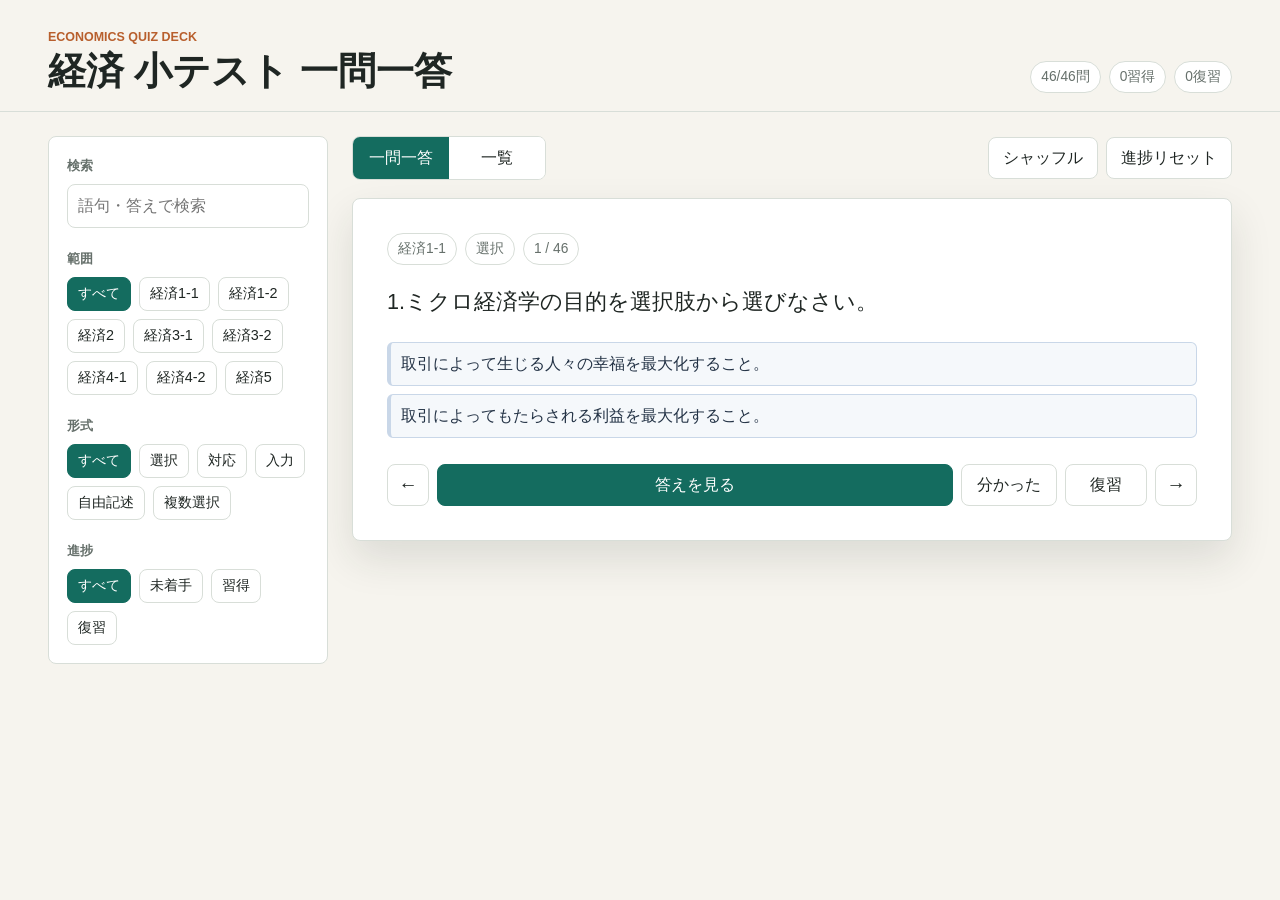
==== keizai-quiz-mobile.html @ 9337cf5d "Add economics quiz PWA" ====
<!doctype html>
<html lang="ja">
  <head>
    <meta charset="utf-8">
    <meta name="viewport" content="width=device-width, initial-scale=1">
    <title>経済 小テスト 一問一答</title>
    <style>
:root {
  color-scheme: light;
  --bg: #f6f4ee;
  --surface: #ffffff;
  --surface-2: #edf5f1;
  --ink: #1f2623;
  --muted: #66706b;
  --line: #d8ded8;
  --accent: #146c5f;
  --accent-2: #b85f2d;
  --accent-3: #2e5d92;
  --shadow: 0 18px 42px rgba(31, 38, 35, 0.12);
}

* {
  box-sizing: border-box;
}

body {
  margin: 0;
  min-height: 100vh;
  background: var(--bg);
  color: var(--ink);
  font-family: -apple-system, BlinkMacSystemFont, "Hiragino Sans", "Yu Gothic", "YuGothic", "Segoe UI", sans-serif;
  line-height: 1.6;
}

button,
input {
  font: inherit;
}

button {
  border: 1px solid var(--line);
  border-radius: 8px;
  background: var(--surface);
  color: var(--ink);
  min-height: 42px;
  padding: 0 14px;
  cursor: pointer;
}

button:hover {
  border-color: var(--accent);
}

button.is-active,
button.primary {
  background: var(--accent);
  border-color: var(--accent);
  color: #fff;
}

.app-header {
  display: flex;
  align-items: end;
  justify-content: space-between;
  gap: 24px;
  padding: 28px clamp(18px, 4vw, 48px) 18px;
  border-bottom: 1px solid var(--line);
}

.eyebrow {
  margin: 0 0 2px;
  color: var(--accent-2);
  font-size: 0.78rem;
  font-weight: 700;
  letter-spacing: 0;
  text-transform: uppercase;
}

h1 {
  margin: 0;
  font-size: clamp(1.55rem, 3vw, 2.35rem);
  line-height: 1.15;
  letter-spacing: 0;
}

.stats {
  display: flex;
  flex-wrap: wrap;
  gap: 8px;
  justify-content: flex-end;
}

.stats span,
.card-meta span {
  display: inline-flex;
  align-items: center;
  min-height: 30px;
  border: 1px solid var(--line);
  border-radius: 999px;
  background: var(--surface);
  padding: 4px 10px;
  color: var(--muted);
  font-size: 0.86rem;
  white-space: nowrap;
}

.layout {
  display: grid;
  grid-template-columns: minmax(230px, 280px) 1fr;
  gap: 24px;
  padding: 24px clamp(18px, 4vw, 48px) 42px;
}

.sidebar {
  align-self: start;
  position: sticky;
  top: 18px;
  padding: 18px;
  border: 1px solid var(--line);
  border-radius: 8px;
  background: var(--surface);
}

.search-label,
.filter-group h2 {
  display: block;
  margin: 0 0 8px;
  font-size: 0.82rem;
  font-weight: 700;
  color: var(--muted);
}

#searchInput {
  width: 100%;
  min-height: 42px;
  border: 1px solid var(--line);
  border-radius: 8px;
  padding: 8px 10px;
  color: var(--ink);
}

.filter-group {
  margin-top: 20px;
}

.chip-list {
  display: flex;
  flex-wrap: wrap;
  gap: 8px;
}

.chip-list button {
  min-height: 34px;
  padding: 0 10px;
  font-size: 0.9rem;
}

.workspace {
  min-width: 0;
}

.toolbar {
  display: flex;
  align-items: center;
  justify-content: space-between;
  gap: 14px;
  margin-bottom: 18px;
}

.segmented {
  display: inline-flex;
  border: 1px solid var(--line);
  border-radius: 8px;
  overflow: hidden;
  background: var(--surface);
}

.segmented button {
  border: 0;
  border-radius: 0;
  min-width: 96px;
}

.toolbar-actions {
  display: flex;
  flex-wrap: wrap;
  gap: 8px;
  justify-content: flex-end;
}

.quiz-card {
  background: var(--surface);
  border: 1px solid var(--line);
  border-radius: 8px;
  box-shadow: var(--shadow);
  padding: clamp(18px, 4vw, 34px);
}

.card-meta {
  display: flex;
  flex-wrap: wrap;
  gap: 8px;
  margin-bottom: 18px;
}

.image-frame {
  display: none;
  margin-bottom: 18px;
}

.image-frame.has-image {
  display: grid;
  gap: 12px;
}

.image-frame img {
  width: min(100%, 680px);
  max-height: 420px;
  object-fit: contain;
  border: 1px solid var(--line);
  border-radius: 8px;
  background: #fff;
}

.question-text {
  margin: 0;
  white-space: pre-line;
  font-size: clamp(1.08rem, 2vw, 1.35rem);
  line-height: 1.8;
}

.choices {
  display: grid;
  gap: 8px;
  margin-top: 20px;
}

.choice,
.choice-button {
  border-left: 4px solid var(--accent-3);
  background: #f5f8fb;
  border-radius: 6px;
  padding: 8px 10px;
  color: #243346;
  text-align: left;
  min-height: 44px;
}

.choice-button {
  border: 1px solid #c9d7e8;
  border-left-width: 4px;
}

.choice-button.is-selected {
  background: #dcecf7;
  border-color: var(--accent-3);
  color: #183759;
  font-weight: 700;
}

.choice-button.compact {
  min-height: 36px;
  padding: 6px 10px;
  font-size: 0.92rem;
}

.matching-row {
  display: grid;
  grid-template-columns: 56px 1fr;
  gap: 10px;
  align-items: start;
  border: 1px solid var(--line);
  border-radius: 8px;
  padding: 10px;
  background: #fbfcfb;
}

.matching-label {
  display: inline-flex;
  align-items: center;
  justify-content: center;
  min-height: 36px;
  border-radius: 6px;
  background: var(--surface-2);
  color: var(--accent);
  font-weight: 700;
}

.matching-options {
  display: flex;
  flex-wrap: wrap;
  gap: 8px;
}

.answer-input {
  width: 100%;
  min-height: 46px;
  border: 1px solid var(--line);
  border-radius: 8px;
  padding: 10px 12px;
  font-size: 1rem;
}

.judge-button {
  justify-self: start;
}

button:disabled {
  cursor: not-allowed;
  opacity: 0.48;
}

.feedback-panel {
  margin-top: 18px;
  border-radius: 8px;
  padding: 12px 14px;
}

.feedback-panel strong,
.feedback-panel span {
  display: block;
}

.feedback-panel strong {
  font-size: 1.05rem;
}

.feedback-panel span {
  margin-top: 2px;
}

.feedback-panel.is-correct {
  border: 1px solid #b7d8c3;
  background: #edf8f0;
  color: #1e5d35;
}

.feedback-panel.is-wrong {
  border: 1px solid #efc1b6;
  background: #fff0ec;
  color: #8a3b28;
}

.answer-panel {
  margin-top: 24px;
  border-left: 5px solid var(--accent-2);
  border-radius: 6px;
  background: #fff7f0;
  padding: 14px 16px;
}

.answer-panel span {
  display: block;
  color: var(--accent-2);
  font-size: 0.78rem;
  font-weight: 700;
}

.answer-panel strong {
  display: block;
  margin-top: 4px;
  font-size: clamp(1.1rem, 2vw, 1.45rem);
  line-height: 1.55;
  white-space: pre-line;
}

.card-actions {
  display: grid;
  grid-template-columns: 42px minmax(124px, 1fr) minmax(96px, auto) minmax(82px, auto) 42px;
  gap: 8px;
  margin-top: 26px;
}

.icon-button {
  width: 42px;
  padding: 0;
  font-size: 1.2rem;
}

.question-list {
  display: grid;
  gap: 12px;
}

.list-item {
  border: 1px solid var(--line);
  border-radius: 8px;
  background: var(--surface);
  padding: 16px;
}

.list-item summary {
  cursor: pointer;
  font-weight: 700;
}

.list-item p {
  margin: 12px 0 0;
  white-space: pre-line;
}

.list-image {
  display: block;
  width: min(100%, 520px);
  max-height: 320px;
  object-fit: contain;
  margin-top: 12px;
  border: 1px solid var(--line);
  border-radius: 8px;
  background: #fff;
}

.list-answer {
  color: var(--accent);
  font-weight: 700;
}

.empty {
  padding: 28px;
  border: 1px solid var(--line);
  border-radius: 8px;
  background: var(--surface);
  color: var(--muted);
}

@media (max-width: 820px) {
  .app-header {
    align-items: start;
    flex-direction: column;
  }

  .layout {
    grid-template-columns: 1fr;
  }

  .sidebar {
    position: static;
  }

  .toolbar {
    align-items: stretch;
    flex-direction: column;
  }

  .segmented,
  .toolbar-actions {
    width: 100%;
  }

  .segmented button,
  .toolbar-actions button {
    flex: 1;
  }

  .card-actions {
    grid-template-columns: 42px 1fr 42px;
  }

  #knownBtn,
  #reviewBtn {
    grid-column: span 3;
  }
}

    </style>
  </head>
  <body>
    <header class="app-header">
      <div>
        <p class="eyebrow">Economics quiz deck</p>
        <h1>経済 小テスト 一問一答</h1>
      </div>
      <div class="stats" aria-live="polite">
        <span id="totalCount">0問</span>
        <span id="knownCount">0習得</span>
        <span id="reviewCount">0復習</span>
      </div>
    </header>

    <main class="layout">
      <aside class="sidebar" aria-label="問題フィルター">
        <label class="search-label" for="searchInput">検索</label>
        <input id="searchInput" type="search" placeholder="語句・答えで検索">

        <div class="filter-group">
          <h2>範囲</h2>
          <div id="sourceFilters" class="chip-list"></div>
        </div>

        <div class="filter-group">
          <h2>形式</h2>
          <div id="typeFilters" class="chip-list"></div>
        </div>

        <div class="filter-group">
          <h2>進捗</h2>
          <div id="statusFilters" class="chip-list"></div>
        </div>
      </aside>

      <section class="workspace">
        <div class="toolbar" aria-label="表示切替">
          <div class="segmented">
            <button id="quizModeBtn" class="is-active" type="button">一問一答</button>
            <button id="listModeBtn" type="button">一覧</button>
          </div>
          <div class="toolbar-actions">
            <button id="shuffleBtn" type="button">シャッフル</button>
            <button id="resetProgressBtn" type="button">進捗リセット</button>
          </div>
        </div>

        <section id="quizView" class="quiz-view" aria-live="polite">
          <article class="quiz-card">
            <div class="card-meta">
              <span id="cardSource"></span>
              <span id="cardType"></span>
              <span id="cardPosition"></span>
            </div>
            <div id="imageFrame" class="image-frame"></div>
            <p id="questionText" class="question-text"></p>
            <div id="choiceList" class="choices"></div>
            <div id="feedbackPanel" class="feedback-panel" hidden>
              <strong id="feedbackTitle"></strong>
              <span id="feedbackDetail"></span>
            </div>
            <div id="answerPanel" class="answer-panel" hidden>
              <span>答え</span>
              <strong id="answerText"></strong>
            </div>
            <div class="card-actions">
              <button id="prevBtn" class="icon-button" type="button" aria-label="前の問題">←</button>
              <button id="revealBtn" class="primary" type="button">答えを見る</button>
              <button id="knownBtn" type="button">分かった</button>
              <button id="reviewBtn" type="button">復習</button>
              <button id="nextBtn" class="icon-button" type="button" aria-label="次の問題">→</button>
            </div>
          </article>
        </section>

        <section id="listView" class="list-view" hidden>
          <div id="questionList" class="question-list"></div>
        </section>
      </section>
    </main>

    <script>
window.QUESTION_DATA = [
  {
    "id": "keizai-1-1",
    "source": "経済1-1",
    "number": 1,
    "prompt": "1.ミクロ経済学の目的を選択肢から選びなさい。",
    "answer": "取引によってもたらされる利益を最大化すること。",
    "type": "single",
    "choices": [
      "取引によって生じる人々の幸福を最大化すること。",
      "取引によってもたらされる利益を最大化すること。"
    ],
    "images": [

    ]
  },
  {
    "id": "keizai-1-2",
    "source": "経済1-1",
    "number": 2,
    "prompt": "2.交換によって消費者が得る利益を➀、生産者が得る利益を➁、社会全体の利益を➂という。\n\n➀から➂に当てはまる選択肢を選びなさい。",
    "answer": "➀ = 消費者余剰 / ➁ = 生産者余剰 / ➂ = 総余剰",
    "type": "matching",
    "choices": [
      "a: 総余剰",
      "b: 生産者余剰",
      "c: 消費者余剰"
    ],
    "images": [

    ]
  },
  {
    "id": "keizai-1-3",
    "source": "経済1-1",
    "number": 3,
    "prompt": "3.財産権や契約の履行が保障されている世界で、注目している財・サービスが\n\n非常に円滑に取引される市場を何というか？",
    "answer": "完全競争市場",
    "type": "single",
    "choices": [
      "不完全競争市場",
      "完全競争市場"
    ],
    "images": [

    ]
  },
  {
    "id": "keizai-1-4",
    "source": "経済1-1",
    "number": 4,
    "prompt": "4.米市場を考える。\n\n4.1米の需要曲線は➀の行動を表している。\n\n米の価格が上がると、需要量は➁する。\n\n今年、台風予想と南海トラフ地震臨時情報の発表が重なった8月のお盆前後に需要が爆発的に増加した。\n\nこれは米の需要曲線を➂に移動させた。\n\n➀から➂に当てはまる選択肢を選びなさい。",
    "answer": "➀ = 消費者 / ➁ = 減少 / ➂ = 右",
    "type": "matching",
    "choices": [
      "a: 消費者",
      "b: 生産者",
      "c: 増加",
      "d: 減少",
      "e: 右",
      "f: 左"
    ],
    "images": [

    ]
  },
  {
    "id": "keizai-1-5",
    "source": "経済1-1",
    "number": 5,
    "prompt": "4.2.米の供給曲線は➀の行動を表している。\n\n米の価格が上がると、供給量は➁する。\n\n米農家が米の作付けを減らすと、米市場の供給曲線は➂に移動する。\n\n➀から➂に当てはまる選択肢を選びなさい。",
    "answer": "➀ = 生産者 / ➁ = 増加 / ➂ = 左",
    "type": "matching",
    "choices": [
      "a: 消費者",
      "b: 生産者",
      "c: 増加",
      "d: 減少",
      "e: 右",
      "f: 左"
    ],
    "images": [

    ]
  },
  {
    "id": "keizai-2-1",
    "source": "経済1-2",
    "number": 1,
    "prompt": "下図は米市場を表している。\n\n農水省はコメ価格は市場で決定されているという立場をとっている。\n\n1.均衡価格、均衡取引量をそれぞれ示しなさい。\n\n1.1均衡価格",
    "answer": "2500 円",
    "type": "text",
    "choices": [

    ],
    "images": [
      "[data-uri]"
    ]
  },
  {
    "id": "keizai-2-2",
    "source": "経済1-2",
    "number": 2,
    "prompt": "1.2均衡取引量",
    "answer": "55 kg",
    "type": "text",
    "choices": [

    ],
    "images": [
      "[data-uri]"
    ]
  },
  {
    "id": "keizai-2-3",
    "source": "経済1-2",
    "number": 3,
    "prompt": "2.他の要件が一定の時、政府が備蓄米を放出すると、均衡価格は➀(上昇/下落)し、均衡取引量は➁(増加/減少)する。➀と➁に当てはまる選択肢を選びなさい。",
    "answer": "➀ = 下落 / ➁ = 増加",
    "type": "matching",
    "choices": [
      "a: 増加",
      "b: 減少",
      "c: 上昇",
      "d: 下落"
    ],
    "images": [
      "[data-uri]"
    ]
  },
  {
    "id": "keizai-2-4",
    "source": "経済1-2",
    "number": 4,
    "prompt": "3.米の需要価格弾力性は弾力的か、それとも非弾力的か？\n\n正しい選択肢を選びなさい。",
    "answer": "非弾力的",
    "type": "single",
    "choices": [
      "弾力的",
      "非弾力的"
    ],
    "images": [
      "[data-uri]"
    ]
  },
  {
    "id": "keizai-2-5",
    "source": "経済1-2",
    "number": 5,
    "prompt": "4.あなたが興味のある経済問題を教えてください。",
    "answer": "自由記述（保存された解答なし）",
    "type": "free",
    "choices": [

    ],
    "images": [
      "[data-uri]"
    ]
  },
  {
    "id": "keizai-3-1",
    "source": "経済2",
    "number": 1,
    "prompt": "1.労働サービスが取引される市場は労働市場と言う。\n\n労働市場は完全競争市場の条件が満たされているとする。労働の需要曲線は①の行動を表し、労働の供給曲線は②の行動を表す。\n\n①と②に当てはまる語句を選択肢から選びなさい。",
    "answer": "① = 企業 / ② = 労働者",
    "type": "matching",
    "choices": [
      "a: 労働者",
      "b: 企業"
    ],
    "images": [

    ]
  },
  {
    "id": "keizai-3-2",
    "source": "経済2",
    "number": 2,
    "prompt": "2.図を見ながら答えなさい。\n\n政府が介入せず、労働市場の自由な取引に任せているとき、均衡点はE1になる。\n\n2.1消費者余剰を求めなさい。半角でアルファベット順にA+B+・・のように記述すること。",
    "answer": "A+B+D",
    "type": "text",
    "choices": [

    ],
    "images": [
      "[data-uri]"
    ]
  },
  {
    "id": "keizai-3-3",
    "source": "経済2",
    "number": 3,
    "prompt": "2.2生産者余剰を求めなさい。半角でアルファベット順にA+B+・・のように記述すること。",
    "answer": "C+F",
    "type": "text",
    "choices": [

    ],
    "images": [
      "[data-uri]"
    ]
  },
  {
    "id": "keizai-3-4",
    "source": "経済2",
    "number": 4,
    "prompt": "2.3総余剰を求めなさい。半角でアルファベット順にA+B+・・のように記述すること。",
    "answer": "A+B+C+D+F",
    "type": "text",
    "choices": [

    ],
    "images": [
      "[data-uri]"
    ]
  },
  {
    "id": "keizai-3-5",
    "source": "経済2",
    "number": 5,
    "prompt": "2.4.政府が最低賃金をWに規制したとする。\n\nこのときの、労働需要量は①、労働供給量は②となり、③超過需要/超過供給が生じる。\n\n①から➂に当てはまる語句を選択肢から選びなさい。",
    "answer": "① = Q1 / ② = Q2 / ③ = 超過供給",
    "type": "matching",
    "choices": [
      "a: Q1",
      "b: Q2",
      "c: 超過需要",
      "d: 超過供給"
    ],
    "images": [
      "[data-uri]"
    ]
  },
  {
    "id": "keizai-3-6",
    "source": "経済2",
    "number": 6,
    "prompt": "2.5 最低賃金を規制したときの消費者余剰・生産者余剰・総余剰を求めてみよう。\n\n消費者余剰",
    "answer": "A",
    "type": "text",
    "choices": [

    ],
    "images": [
      "[data-uri]"
    ]
  },
  {
    "id": "keizai-3-7",
    "source": "経済2",
    "number": 7,
    "prompt": "生産者余剰",
    "answer": "B+C",
    "type": "text",
    "choices": [

    ],
    "images": [
      "[data-uri]"
    ]
  },
  {
    "id": "keizai-3-8",
    "source": "経済2",
    "number": 8,
    "prompt": "総余剰",
    "answer": "A+B+C",
    "type": "text",
    "choices": [

    ],
    "images": [
      "[data-uri]"
    ]
  },
  {
    "id": "keizai-3-9",
    "source": "経済2",
    "number": 9,
    "prompt": "2.6 最低賃金による価格規制は完全競争市場のときと比べると総余剰が減ることが知られている。総余剰の損失分を何というか？",
    "answer": "死荷重",
    "type": "text",
    "choices": [

    ],
    "images": [
      "[data-uri]"
    ]
  },
  {
    "id": "keizai-4-1",
    "source": "経済3-1",
    "number": 1,
    "prompt": "1.完全競争市場の条件が満たされておらず、余剰の損失が生じる状態を何と言うか？適切な選択肢を選びなさい。",
    "answer": "市場の失敗",
    "type": "single",
    "choices": [
      "市場の失敗",
      "政府の失敗"
    ],
    "images": [

    ]
  },
  {
    "id": "keizai-4-2",
    "source": "経済3-1",
    "number": 2,
    "prompt": "2..ハンバーガー業界での売り上げランキング1位はマクドナルドであった。\n\nマクドナルドはハンバーガー市場における独占企業といえるか？適切な選択肢を選びなさい。",
    "answer": "独占企業でない",
    "type": "single",
    "choices": [
      "独占企業である",
      "独占企業でない"
    ],
    "images": [

    ]
  },
  {
    "id": "keizai-4-3",
    "source": "経済3-1",
    "number": 3,
    "prompt": "3.独占企業は価格①である。また独占企業は②の需要曲線は知っている。そして独占企業の供給曲線は③。①か③に当てはまる選択肢を選びなさい。",
    "answer": "① = 設定者 / ② = 市場全体 / ③ = 存在しない",
    "type": "matching",
    "choices": [
      "a: 設定者",
      "b: 受容者",
      "c: 個人",
      "d: 市場全体",
      "e: 存在しない",
      "f: 存在する"
    ],
    "images": [

    ]
  },
  {
    "id": "keizai-4-4",
    "source": "経済3-1",
    "number": 4,
    "prompt": "4.独占には法による独占と自然独占がある。選択肢の中から、自然独占に該当するものを選びなさい。",
    "answer": "ガス事業",
    "type": "multiple",
    "choices": [
      "特許",
      "著作権",
      "ガス事業"
    ],
    "images": [

    ]
  },
  {
    "id": "keizai-4-5",
    "source": "経済3-1",
    "number": 5,
    "prompt": "5.独占市場における均衡条件を選びなさい。",
    "answer": "限界費用と限界収入の一致",
    "type": "single",
    "choices": [
      "需要曲線と供給曲線の交点",
      "限界費用と限界収入の一致"
    ],
    "images": [

    ]
  },
  {
    "id": "keizai-4-6",
    "source": "経済3-1",
    "number": 6,
    "prompt": "6.独占市場の問題点を選びなさい。",
    "answer": "社会的に望ましい生産量よりも過少に生産され、死荷重が生じる。",
    "type": "single",
    "choices": [
      "社会的に望ましい生産量よりも過大に生産され、死荷重が生じる。",
      "社会的に望ましい生産量よりも過少に生産され、死荷重が生じる。"
    ],
    "images": [

    ]
  },
  {
    "id": "keizai-4-7",
    "source": "経済3-1",
    "number": 7,
    "prompt": "7.ごま油市場は、4社がそのシェアの大部分を占めている。この4社が、営業担当者らが直接面会したり、電話で連絡を取り合うなどして、卸売業者向けに販売するごま油の価格を不当につり上げた。この行為は( )に当たるとして公正取引委員会の検査が入った。( )に当てはまる語句を選択肢から選びなさい。",
    "answer": "カルテル",
    "type": "single",
    "choices": [
      "私的独占",
      "カルテル",
      "談合"
    ],
    "images": [

    ]
  },
  {
    "id": "keizai-5-1",
    "source": "経済3-2",
    "number": 1,
    "prompt": "1.メルカリでは、売り手が商品の品質を良く知っているが、買い手は売り手ほど知らない。\n\nそのまま取引を続けると、質の悪い商品だけが取引されるようになる。この状況を何というか？\n\n選択肢から選びなさい。",
    "answer": "逆選択",
    "type": "single",
    "choices": [
      "逆選択",
      "モラルハザード",
      "完全競争市場"
    ],
    "images": [

    ]
  },
  {
    "id": "keizai-5-2",
    "source": "経済3-2",
    "number": 2,
    "prompt": "2.メルカリでは、1の問題を解決するために、商品を受け取った後で購入者が出品者を評価し、評価を公表する仕組みを採用している。1に対するこの対策を何というか？\n\n選択肢から選びなさい。",
    "answer": "シグナリング",
    "type": "single",
    "choices": [
      "モニタリング",
      "スクリーニング",
      "シグナリング",
      "免責"
    ],
    "images": [

    ]
  },
  {
    "id": "keizai-5-3",
    "source": "経済3-2",
    "number": 3,
    "prompt": "3.高額の自動車保険に加入することで、事故にあった際の保証を期待して安全運転を怠る加入者がいる。\n\n保険会社は、この加入者と健全な加入者を区別することができない。この問題を何というか？",
    "answer": "モラルハザード",
    "type": "single",
    "choices": [
      "逆選択",
      "モラルハザード"
    ],
    "images": [

    ]
  },
  {
    "id": "keizai-5-4",
    "source": "経済3-2",
    "number": 4,
    "prompt": "4.自動車事故の損害を負担する保険を販売する損害保険会社は、免責金額に差をつけて、事故を起こしにくい人とそうでない人をふるい分けしている。この対策を何というか？当てはまる語句を選びなさい。",
    "answer": "スクリーニング",
    "type": "single",
    "choices": [
      "モニタリング",
      "スクリーニング",
      "シグナリング",
      "免責"
    ],
    "images": [

    ]
  },
  {
    "id": "keizai-5-5",
    "source": "経済3-2",
    "number": 5,
    "prompt": "5.労働市場で、仕事を依頼する側は➀、仕事を請け負う側は➁という。➀と➁に当てはまる語句を選びなさい。",
    "answer": "➀ = プリンシパル / ➁ = エージェント",
    "type": "matching",
    "choices": [
      "a: プリンシパル",
      "b: エージェント"
    ],
    "images": [

    ]
  },
  {
    "id": "keizai-5-6",
    "source": "経済3-2",
    "number": 6,
    "prompt": "6.5で、プリンシパルがエージェントのモラルハザードを防ぐために、監視カメラで監視することを何というか？当てはまる語句を選びなさい。",
    "answer": "モニタリング",
    "type": "single",
    "choices": [
      "モニタリング",
      "スクリーニング",
      "効率賃金"
    ],
    "images": [

    ]
  },
  {
    "id": "keizai-6-1",
    "source": "経済4-1",
    "number": 1,
    "prompt": "1.大学の講義中に周囲に聞こえる声で学生が私語をしている。これは正の外部性と負の外部性、どちらに該当するか？選択肢から選びなさい。",
    "answer": "負の外部性",
    "type": "single",
    "choices": [
      "正の外部性",
      "負の外部性"
    ],
    "images": [

    ]
  },
  {
    "id": "keizai-6-2",
    "source": "経済4-1",
    "number": 2,
    "prompt": "2.粒子状物質（PM）や窒素酸化物（NOx）等の大気汚染物質の発生に、ディーゼル車の排出ガスが大きく影響している。特にPMについては、呼吸器疾患を招くとともに、発がん性、花粉症等と関係があると言われており、健康に悪影響を与えている。\n\nディーゼル車は正の外部性と負の外部性、どちらに該当するか？",
    "answer": "負の外部性",
    "type": "single",
    "choices": [
      "正の外部性",
      "負の外部性"
    ],
    "images": [

    ]
  },
  {
    "id": "keizai-6-3",
    "source": "経済4-1",
    "number": 3,
    "prompt": "3.企業はディーゼル車の生産に①のみの費用を計上する。道路近くに住む住民が呼吸器疾患やがんになって医療機関にかかった場合の②を考慮していない。\n\nそのため、ディーゼル車の生産量が社会的に望ましい量よりも③になり、④が生じる。\n\n①から④に当てはまる語句を選択肢から選びなさい。",
    "answer": "① = 私的費用 / ② = 外部費用 / ③ = 過大 / ④ = 死荷重",
    "type": "matching",
    "choices": [
      "a: 私的費用",
      "b: 外部費用",
      "c: 社会的費用",
      "d: 過大",
      "e: 過少",
      "f: 死荷重",
      "g: 不公平"
    ],
    "images": [

    ]
  },
  {
    "id": "keizai-6-4",
    "source": "経済4-1",
    "number": 4,
    "prompt": "4.東京都は条例で定める粒子状物質の排出基準を満たさないディーゼル車（トラックやマイクロバス）は、都内での走行を禁止している。このような政府の規制は( )と言う。",
    "answer": "内部化",
    "type": "single",
    "choices": [
      "外部化",
      "内部化"
    ],
    "images": [

    ]
  },
  {
    "id": "keizai-6-5",
    "source": "経済4-1",
    "number": 5,
    "prompt": "5.東京都では都内に事務所又は事業所を有する中小企業者（個人事業者を含む。）がハイブリッドトラックを導入する資金を補助している。このような政府の規制は( )と言う。",
    "answer": "ピグー補助金",
    "type": "single",
    "choices": [
      "ピグー税",
      "ピグー補助金",
      "コースの定理"
    ],
    "images": [

    ]
  },
  {
    "id": "keizai-7-1",
    "source": "経済4-2",
    "number": 1,
    "prompt": "1.水は純粋公共財に該当するのか否かを考えよう。\n\n水(資源)が潤沢な場合、誰かが水を使うことで他の人が減る効果は低い。そのため➀は低い。\n\nまた、実務上では、料金を払わない人に対しても水の元栓を閉めるという対応はあまり行わないため、水の➁は低いと言える。\n\n➀と➁に当てはまる語句を選びなさい。",
    "answer": "➀ = 競合性 / ➁ = 排除性",
    "type": "matching",
    "choices": [
      "a: 競合性",
      "b: 排除性"
    ],
    "images": [

    ]
  },
  {
    "id": "keizai-7-2",
    "source": "経済4-2",
    "number": 2,
    "prompt": "2.競合性を持ち、非排除性をもつ財を➀という。➀は非排除性の性質から、使いすぎると枯渇してしまう。\n\nこの問題を➁という。➀と➁に当てはまる語句を選択肢から選びなさい。",
    "answer": "➀ = 共有資源（コモンズ） / ➁ = 共有地の悲劇",
    "type": "matching",
    "choices": [
      "a: 純粋公共財",
      "b: クラブ財",
      "c: 共有資源（コモンズ）",
      "d: フリーライダーの問題",
      "e: 共有地の悲劇"
    ],
    "images": [

    ]
  },
  {
    "id": "keizai-7-3",
    "source": "経済4-2",
    "number": 3,
    "prompt": "3.公共財では対価を払わなくても消費はできるので、財の対価を支払う動機がない個人が、支払いをせずに消費することが出来る。この問題は( )と呼ぶ。( )に当てはまる語句を選択肢から選びなさい。",
    "answer": "フリーライダー問題",
    "type": "single",
    "choices": [
      "共有地の悲劇",
      "フリーライダー問題"
    ],
    "images": [

    ]
  },
  {
    "id": "keizai-7-4",
    "source": "経済4-2",
    "number": 4,
    "prompt": "4.政府が限られた予算の中で政策の効率性を比較するときには➀分析が用いられる。\n\n➁/➂が④を超えていれば、実施の目安になる。\n\n➀から④に当てはまる語句を選択肢から選びなさい。",
    "answer": "➀ = 費用便益 / ➁ = 便益 / ➂ = 費用 / ④ = 1",
    "type": "matching",
    "choices": [
      "a: ランダム化比較実験",
      "b: 費用便益",
      "c: 費用",
      "d: 便益",
      "e: 1",
      "f: 0"
    ],
    "images": [

    ]
  },
  {
    "id": "keizai-8-1",
    "source": "経済5",
    "number": 1,
    "prompt": "1.取引費用が大きいことの問題点を選びなさい。",
    "answer": "交換の利益があるはずの取引を減らし、総余剰を減らす。",
    "type": "single",
    "choices": [
      "交換の利益があるはずの取引を減らし、総余剰を減らす。",
      "交換の利益があるはずの取引が増えて、生産者のみ余剰が増える。",
      "交換の利益があるはずの取引が増えて、消費者のみ余剰が増える。"
    ],
    "images": [

    ]
  },
  {
    "id": "keizai-8-2",
    "source": "経済5",
    "number": 2,
    "prompt": "2.政府が資源を公平に分配すると、社会的余剰が減ることを( )があるという。\n\n( )に当てはまる語句を選択肢から選びなさい。",
    "answer": "トレードオフ",
    "type": "single",
    "choices": [
      "再分配",
      "資源配分の効率性",
      "トレードオフ",
      "大きな政府"
    ],
    "images": [

    ]
  },
  {
    "id": "keizai-8-3",
    "source": "経済5",
    "number": 3,
    "prompt": "3. 労働者一人当たりが生み出す付加価値を①という。①が上がると賃金は②（増加/減少）する傾向が知られている。物価を調整する前の賃金は③と呼ばれ日本では横ばいである。理由は一人当たり労働時間が④（増加/減少)していること、そして企業の⑤が低い水準にあることが挙げられる。\n\n①から⑤に当てはまる語句を選択肢から選びなさい。",
    "answer": "① = 労働生産性 / ② = 増加 / ③ = 名目賃金 / ④ = 減少 / ⑤ = 労働分配率",
    "type": "matching",
    "choices": [
      "a: 実質賃金",
      "b: 名目賃金",
      "c: 増加",
      "d: 減少",
      "e: 労働生産性",
      "f: 内部留保",
      "g: 労働分配率"
    ],
    "images": [

    ]
  },
  {
    "id": "keizai-8-4",
    "source": "経済5",
    "number": 4,
    "prompt": "4. 日本で成立した団体交渉の仕組みを①という。2026年の①では大手企業を中心に賃上げ要求に満額の回答が相次いでおり賃上げが認められている。賃金を上げることが労働者の離職を防いだり、貢献度を高めることを②という。①と②に当てはまる語句を選択肢から選びなさい。",
    "answer": "① = 春闘 / ② = 効率賃金仮説",
    "type": "matching",
    "choices": [
      "a: 労働組合",
      "b: 春闘",
      "c: 人的資本",
      "d: 効率賃金仮説"
    ],
    "images": [

    ]
  },
  {
    "id": "keizai-8-5",
    "source": "経済5",
    "number": 5,
    "prompt": "5.高市早苗首相は裁量労働制を検討している。生成AIなどを用いて裁量労働制について調べ、①から③に当てはまる語句を選択肢から選びなさい。\n\n裁量労働制では①が労使で出退時間や仕事の進め方を決める働き方である。企業は残業代を支払う義務が②(ある/ない）。しかし労働者側は、③の恐れがあるために反対している。",
    "answer": "① = 労働者 / ② = ない / ③ = 長時間労働",
    "type": "matching",
    "choices": [
      "a: 企業",
      "b: 労働者",
      "c: ある",
      "d: ない",
      "e: 長時間労働",
      "f: 賃金未払い"
    ],
    "images": [

    ]
  }
];
    </script>
    <script>
const questions = window.QUESTION_DATA || [];
const storageKey = "economics-quiz-progress-v1";

const typeLabels = {
  single: "選択",
  multiple: "複数選択",
  matching: "対応",
  text: "入力",
  free: "自由記述"
};

const state = {
  source: "all",
  type: "all",
  status: "all",
  query: "",
  mode: "quiz",
  index: 0,
  revealed: false,
  order: questions.map((_, index) => index),
  progress: loadProgress(),
  responses: {}
};

const els = {
  totalCount: document.getElementById("totalCount"),
  knownCount: document.getElementById("knownCount"),
  reviewCount: document.getElementById("reviewCount"),
  sourceFilters: document.getElementById("sourceFilters"),
  typeFilters: document.getElementById("typeFilters"),
  statusFilters: document.getElementById("statusFilters"),
  searchInput: document.getElementById("searchInput"),
  quizModeBtn: document.getElementById("quizModeBtn"),
  listModeBtn: document.getElementById("listModeBtn"),
  shuffleBtn: document.getElementById("shuffleBtn"),
  resetProgressBtn: document.getElementById("resetProgressBtn"),
  quizView: document.getElementById("quizView"),
  listView: document.getElementById("listView"),
  cardSource: document.getElementById("cardSource"),
  cardType: document.getElementById("cardType"),
  cardPosition: document.getElementById("cardPosition"),
  imageFrame: document.getElementById("imageFrame"),
  questionText: document.getElementById("questionText"),
  choiceList: document.getElementById("choiceList"),
  feedbackPanel: document.getElementById("feedbackPanel"),
  feedbackTitle: document.getElementById("feedbackTitle"),
  feedbackDetail: document.getElementById("feedbackDetail"),
  answerPanel: document.getElementById("answerPanel"),
  answerText: document.getElementById("answerText"),
  prevBtn: document.getElementById("prevBtn"),
  revealBtn: document.getElementById("revealBtn"),
  knownBtn: document.getElementById("knownBtn"),
  reviewBtn: document.getElementById("reviewBtn"),
  nextBtn: document.getElementById("nextBtn"),
  questionList: document.getElementById("questionList")
};

function loadProgress() {
  try {
    return JSON.parse(localStorage.getItem(storageKey)) || {};
  } catch {
    return {};
  }
}

function saveProgress() {
  localStorage.setItem(storageKey, JSON.stringify(state.progress));
}

function parseMatchingAnswer(answer) {
  return answer.split("/")
    .map((part) => part.trim())
    .filter(Boolean)
    .map((part) => {
      const [label, value] = part.split("=").map((item) => item.trim());
      return { label, value };
    });
}

function parseMatchingChoices(choices) {
  return choices.map((choice) => {
    const match = choice.match(/^([^:]+):\s*(.*)$/);
    return match ? { key: match[1], label: match[2] } : { key: choice, label: choice };
  });
}

function getResponse(question) {
  if (!state.responses[question.id]) {
    state.responses[question.id] = { selected: [], matching: {}, text: "", checked: false, correct: false };
  }
  return state.responses[question.id];
}

function correctValues(question) {
  if (question.type === "matching") {
    return parseMatchingAnswer(question.answer).map((item) => item.value);
  }
  if (question.type === "multiple") {
    return question.answer.split("/").map((item) => item.trim()).filter(Boolean);
  }
  return [question.answer.trim()];
}

function normalizeAnswer(value) {
  return value.toString().trim().replace(/\s+/g, "").toLowerCase();
}

function arraysEqual(a, b) {
  return a.length === b.length && a.every((item) => b.includes(item));
}

function judge(question) {
  const response = getResponse(question);
  let correct = false;

  if (question.type === "matching") {
    const pairs = parseMatchingAnswer(question.answer);
    correct = pairs.every((pair) => response.matching[pair.label] === pair.value);
  } else if (question.type === "multiple") {
    correct = arraysEqual(
      response.selected.map(normalizeAnswer).sort(),
      correctValues(question).map(normalizeAnswer).sort()
    );
  } else if (question.type === "text" || question.type === "free") {
    correct = normalizeAnswer(response.text) === normalizeAnswer(question.answer);
  } else {
    correct = normalizeAnswer(response.selected[0] || "") === normalizeAnswer(question.answer);
  }

  response.checked = true;
  response.correct = correct;
  if (correct) {
    state.progress[question.id] = "known";
  } else {
    state.progress[question.id] = "review";
  }
  saveProgress();
  render();
}

function unique(values) {
  return [...new Set(values)];
}

function filteredQuestions() {
  const query = state.query.trim().toLowerCase();
  return state.order
    .map((index) => questions[index])
    .filter((question) => {
      const status = state.progress[question.id] || "new";
      const text = `${question.prompt} ${question.answer} ${question.source}`.toLowerCase();
      return (state.source === "all" || question.source === state.source)
        && (state.type === "all" || question.type === state.type)
        && (state.status === "all" || status === state.status)
        && (!query || text.includes(query));
    });
}

function makeButton(label, active, onClick) {
  const button = document.createElement("button");
  button.type = "button";
  button.textContent = label;
  button.className = active ? "is-active" : "";
  button.addEventListener("click", onClick);
  return button;
}

function renderFilters() {
  els.sourceFilters.replaceChildren(
    makeButton("すべて", state.source === "all", () => setFilter("source", "all")),
    ...unique(questions.map((q) => q.source)).map((source) =>
      makeButton(source, state.source === source, () => setFilter("source", source))
    )
  );

  els.typeFilters.replaceChildren(
    makeButton("すべて", state.type === "all", () => setFilter("type", "all")),
    ...unique(questions.map((q) => q.type)).map((type) =>
      makeButton(typeLabels[type] || type, state.type === type, () => setFilter("type", type))
    )
  );

  const statuses = [
    ["all", "すべて"],
    ["new", "未着手"],
    ["known", "習得"],
    ["review", "復習"]
  ];
  els.statusFilters.replaceChildren(
    ...statuses.map(([value, label]) =>
      makeButton(label, state.status === value, () => setFilter("status", value))
    )
  );
}

function setFilter(key, value) {
  state[key] = value;
  state.index = 0;
  state.revealed = false;
  render();
}

function renderStats(items) {
  const known = questions.filter((q) => state.progress[q.id] === "known").length;
  const review = questions.filter((q) => state.progress[q.id] === "review").length;
  els.totalCount.textContent = `${items.length}/${questions.length}問`;
  els.knownCount.textContent = `${known}習得`;
  els.reviewCount.textContent = `${review}復習`;
}

function renderQuiz(items) {
  const card = els.quizView.querySelector(".quiz-card");
  let empty = document.getElementById("quizEmpty");

  if (!items.length) {
    if (card) card.hidden = true;
    if (!empty) {
      empty = document.createElement("div");
      empty.id = "quizEmpty";
      empty.className = "empty";
      empty.textContent = "条件に合う問題がありません。";
      els.quizView.appendChild(empty);
    }
    return;
  }

  if (card) card.hidden = false;
  if (empty) empty.remove();

  if (state.index >= items.length) state.index = 0;
  const question = items[state.index];
  const progress = state.progress[question.id] || "new";
  const response = getResponse(question);

  els.cardSource.textContent = question.source;
  els.cardType.textContent = typeLabels[question.type] || question.type;
  els.cardPosition.textContent = `${state.index + 1} / ${items.length}`;
  els.questionText.textContent = question.prompt;
  els.answerText.textContent = question.answer || "解答なし";
  els.answerPanel.hidden = !state.revealed;
  els.feedbackPanel.hidden = !response.checked;
  els.feedbackPanel.className = `feedback-panel ${response.correct ? "is-correct" : "is-wrong"}`;
  els.feedbackTitle.textContent = response.correct ? "正解" : "不正解";
  els.feedbackDetail.textContent = response.correct ? "その調子です。" : `正解: ${question.answer}`;
  els.revealBtn.textContent = state.revealed ? "答えを隠す" : "答えを見る";
  els.knownBtn.className = progress === "known" ? "is-active" : "";
  els.reviewBtn.className = progress === "review" ? "is-active" : "";

  els.imageFrame.replaceChildren();
  question.images.forEach((src) => {
    const img = document.createElement("img");
    img.src = src;
    img.alt = `${question.source}の図`;
    els.imageFrame.appendChild(img);
  });
  els.imageFrame.classList.toggle("has-image", question.images.length > 0);

  els.choiceList.replaceChildren();
  renderInteraction(question, response);
}

function renderInteraction(question, response) {
  if (question.type === "single") {
    question.choices.forEach((choice) => {
      const button = document.createElement("button");
      button.type = "button";
      button.className = `choice-button ${response.selected.includes(choice) ? "is-selected" : ""}`;
      button.textContent = choice;
      button.addEventListener("click", () => {
        response.selected = [choice];
        judge(question);
      });
      els.choiceList.appendChild(button);
    });
    return;
  }

  if (question.type === "multiple") {
    question.choices.forEach((choice) => {
      const button = document.createElement("button");
      button.type = "button";
      button.className = `choice-button ${response.selected.includes(choice) ? "is-selected" : ""}`;
      button.textContent = choice;
      button.addEventListener("click", () => {
        response.checked = false;
        response.selected = response.selected.includes(choice)
          ? response.selected.filter((item) => item !== choice)
          : [...response.selected, choice];
        render();
      });
      els.choiceList.appendChild(button);
    });
    els.choiceList.appendChild(makeJudgeButton(question, response.selected.length === 0));
    return;
  }

  if (question.type === "matching") {
    const choices = parseMatchingChoices(question.choices);
    parseMatchingAnswer(question.answer).forEach((pair) => {
      const row = document.createElement("div");
      row.className = "matching-row";

      const label = document.createElement("span");
      label.className = "matching-label";
      label.textContent = pair.label;
      row.appendChild(label);

      const buttons = document.createElement("div");
      buttons.className = "matching-options";
      choices.forEach((choice) => {
        const button = document.createElement("button");
        button.type = "button";
        button.className = `choice-button compact ${response.matching[pair.label] === choice.label ? "is-selected" : ""}`;
        button.textContent = choice.label;
        button.addEventListener("click", () => {
          response.checked = false;
          response.matching[pair.label] = choice.label;
          render();
        });
        buttons.appendChild(button);
      });
      row.appendChild(buttons);
      els.choiceList.appendChild(row);
    });
    const complete = parseMatchingAnswer(question.answer).every((pair) => response.matching[pair.label]);
    els.choiceList.appendChild(makeJudgeButton(question, !complete));
    return;
  }

  const input = document.createElement("input");
  input.className = "answer-input";
  input.type = "text";
  input.value = response.text;
  input.placeholder = question.type === "free" ? "自分の答えを入力" : "答えを入力";
  input.addEventListener("input", (event) => {
    response.checked = false;
    response.text = event.target.value;
  });
  input.addEventListener("keydown", (event) => {
    if (event.key === "Enter" && response.text.trim()) judge(question);
  });
  els.choiceList.appendChild(input);
  els.choiceList.appendChild(makeJudgeButton(question, !response.text.trim() || question.answer.includes("保存された解答なし")));
}

function makeJudgeButton(question, disabled) {
  const button = document.createElement("button");
  button.type = "button";
  button.className = "primary judge-button";
  button.disabled = disabled;
  button.textContent = "判定する";
  button.addEventListener("click", () => judge(question));
  return button;
}

function renderList(items) {
  if (!items.length) {
    els.questionList.innerHTML = '<div class="empty">条件に合う問題がありません。</div>';
    return;
  }

  els.questionList.replaceChildren(...items.map((question) => {
    const detail = document.createElement("details");
    detail.className = "list-item";

    const summary = document.createElement("summary");
    summary.textContent = `${question.source} / ${typeLabels[question.type] || question.type} / ${question.prompt.split("\n")[0]}`;
    detail.appendChild(summary);

    question.images.forEach((src) => {
      const img = document.createElement("img");
      img.src = src;
      img.alt = `${question.source}の図`;
      img.className = "list-image";
      detail.appendChild(img);
    });

    const prompt = document.createElement("p");
    prompt.textContent = question.prompt;
    detail.appendChild(prompt);

    if (question.choices.length) {
      const choices = document.createElement("p");
      choices.textContent = `選択肢: ${question.choices.join(" / ")}`;
      detail.appendChild(choices);
    }

    const answer = document.createElement("p");
    answer.className = "list-answer";
    answer.textContent = `答え: ${question.answer}`;
    detail.appendChild(answer);

    return detail;
  }));
}

function renderMode() {
  const quiz = state.mode === "quiz";
  els.quizView.hidden = !quiz;
  els.listView.hidden = quiz;
  els.quizModeBtn.classList.toggle("is-active", quiz);
  els.listModeBtn.classList.toggle("is-active", !quiz);
}

function render() {
  const items = filteredQuestions();
  renderFilters();
  renderStats(items);
  renderMode();
  if (state.mode === "quiz") renderQuiz(items);
  renderList(items);
}

function move(delta) {
  const count = filteredQuestions().length;
  if (!count) return;
  state.index = (state.index + delta + count) % count;
  state.revealed = false;
  render();
}

function mark(status) {
  const current = filteredQuestions()[state.index];
  if (!current) return;
  if (state.progress[current.id] === status) {
    delete state.progress[current.id];
  } else {
    state.progress[current.id] = status;
  }
  saveProgress();
  render();
}

els.searchInput.addEventListener("input", (event) => {
  state.query = event.target.value;
  state.index = 0;
  state.revealed = false;
  render();
});

els.quizModeBtn.addEventListener("click", () => {
  state.mode = "quiz";
  render();
});

els.listModeBtn.addEventListener("click", () => {
  state.mode = "list";
  render();
});

els.shuffleBtn.addEventListener("click", () => {
  state.order = state.order
    .map((value) => [Math.random(), value])
    .sort((a, b) => a[0] - b[0])
    .map((pair) => pair[1]);
  state.index = 0;
  state.revealed = false;
  render();
});

els.resetProgressBtn.addEventListener("click", () => {
  state.progress = {};
  saveProgress();
  render();
});

els.prevBtn.addEventListener("click", () => move(-1));
els.nextBtn.addEventListener("click", () => move(1));
els.revealBtn.addEventListener("click", () => {
  state.revealed = !state.revealed;
  render();
});
els.knownBtn.addEventListener("click", () => mark("known"));
els.reviewBtn.addEventListener("click", () => mark("review"));

document.addEventListener("keydown", (event) => {
  if (event.target.matches("input")) return;
  if (event.key === "ArrowRight") move(1);
  if (event.key === "ArrowLeft") move(-1);
  if (event.key === " ") {
    event.preventDefault();
    state.revealed = !state.revealed;
    render();
  }
});

render();

if ("serviceWorker" in navigator) {
  window.addEventListener("load", () => {
    navigator.serviceWorker.register("service-worker.js").catch(() => {
      // The quiz still works online if service worker registration is unavailable.
    });
  });
}

    </script>
  </body>
</html>
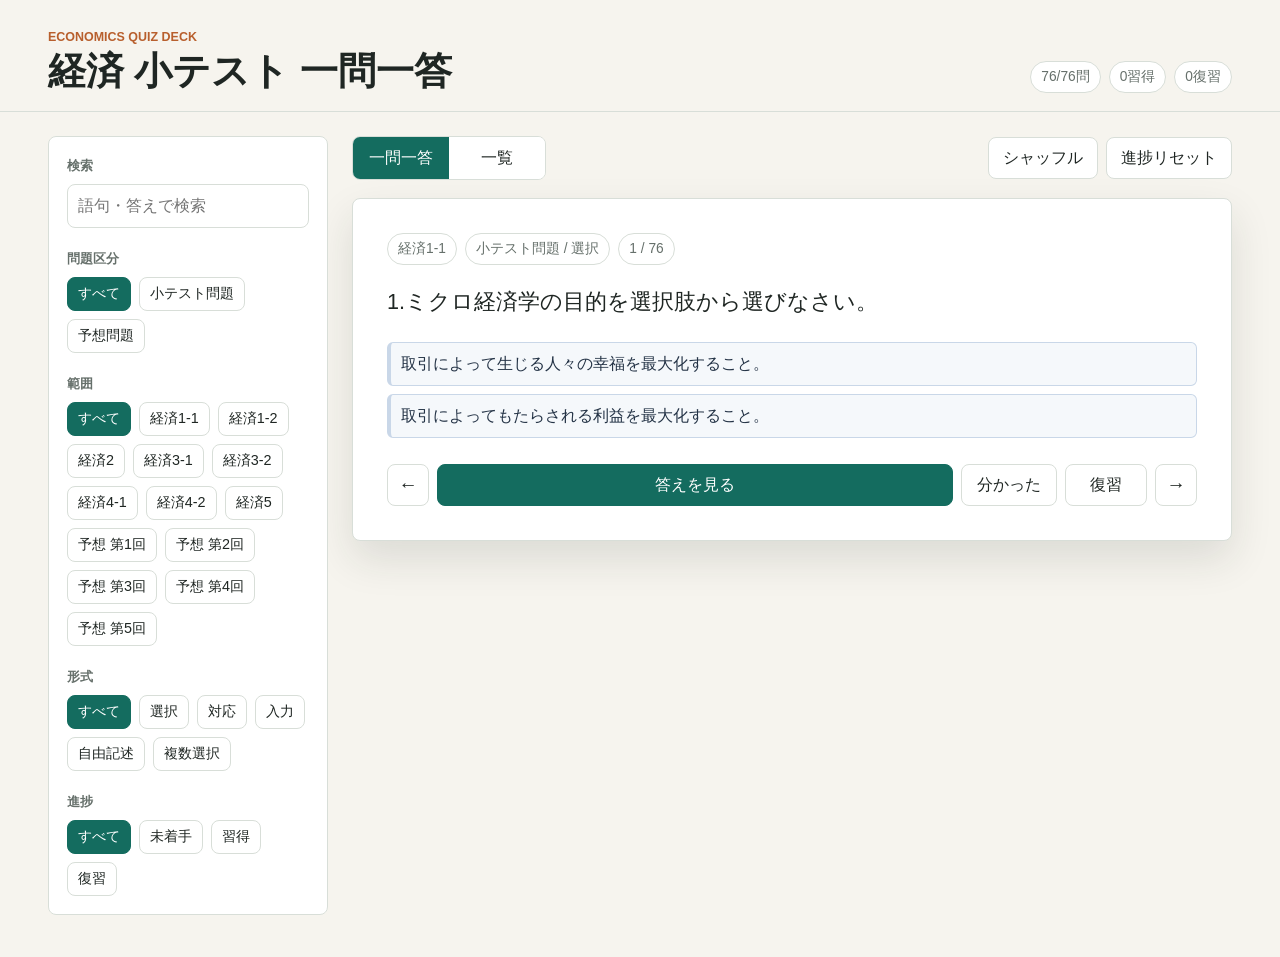
==== commit ce3f15e9: "Add predicted quiz questions" ====
--- a/keizai-quiz-mobile.html
+++ b/keizai-quiz-mobile.html
@@ -481,6 +481,11 @@
       <aside class="sidebar" aria-label="問題フィルター">
         <label class="search-label" for="searchInput">検索</label>
         <input id="searchInput" type="search" placeholder="語句・答えで検索">
+
+        <div class="filter-group">
+          <h2>問題区分</h2>
+          <div id="kindFilters" class="chip-list"></div>
+        </div>
 
         <div class="filter-group">
           <h2>範囲</h2>
@@ -1281,7 +1286,545 @@
 ];
     </script>
     <script>
-const questions = window.QUESTION_DATA || [];
+window.PREDICTED_QUESTION_DATA = [
+  {
+    "id": "pred-1-1",
+    "source": "予想 第1回",
+    "category": "prediction",
+    "number": 1,
+    "prompt": "価格と価値の違いについて、経済学でいう「価値」に最も近い説明を選びなさい。",
+    "answer": "その物に対して現時点で支払ってもよいと考える上限の金額",
+    "type": "single",
+    "choices": [
+      "売り手が店頭で表示する金額",
+      "その物に対して現時点で支払ってもよいと考える上限の金額",
+      "生産者が負担した原材料費",
+      "市場で実際に支払われた税額"
+    ],
+    "images": [
+
+    ]
+  },
+  {
+    "id": "pred-1-2",
+    "source": "予想 第1回",
+    "category": "prediction",
+    "number": 2,
+    "prompt": "合意に基づく交換が成立すると、売り手と買い手にはどのようなことが起こるか。適切なものを選びなさい。",
+    "answer": "双方が交換前より得をする",
+    "type": "single",
+    "choices": [
+      "買い手だけが得をする",
+      "売り手だけが得をする",
+      "双方が交換前より得をする",
+      "必ずどちらかが損をする"
+    ],
+    "images": [
+
+    ]
+  },
+  {
+    "id": "pred-1-3",
+    "source": "予想 第1回",
+    "category": "prediction",
+    "number": 3,
+    "prompt": "消費者余剰・生産者余剰・総余剰の説明として正しい組み合わせを選びなさい。",
+    "answer": "① = 支払意思額 − 価格 / ② = 価格 − 費用 / ③ = 消費者余剰 + 生産者余剰",
+    "type": "matching",
+    "choices": [
+      "a: 支払意思額 − 価格",
+      "b: 価格 − 費用",
+      "c: 消費者余剰 + 生産者余剰",
+      "d: 費用 − 価格"
+    ],
+    "images": [
+
+    ]
+  },
+  {
+    "id": "pred-1-4",
+    "source": "予想 第1回",
+    "category": "prediction",
+    "number": 4,
+    "prompt": "完全競争市場の条件として当てはまらないものを選びなさい。",
+    "answer": "売り手が一社だけで価格を自由に決められる",
+    "type": "single",
+    "choices": [
+      "売り手と買い手が多数存在する",
+      "財産権や契約の履行が保障されている",
+      "取引費用が十分に低い",
+      "売り手が一社だけで価格を自由に決められる"
+    ],
+    "images": [
+
+    ]
+  },
+  {
+    "id": "pred-1-5",
+    "source": "予想 第1回",
+    "category": "prediction",
+    "number": 5,
+    "prompt": "需要曲線と供給曲線について、①から③に当てはまる語句を選びなさい。\n需要曲線は①の行動を表し、通常は②である。供給曲線は③の行動を表す。",
+    "answer": "① = 消費者 / ② = 右下がり / ③ = 生産者",
+    "type": "matching",
+    "choices": [
+      "a: 消費者",
+      "b: 生産者",
+      "c: 右下がり",
+      "d: 右上がり"
+    ],
+    "images": [
+
+    ]
+  },
+  {
+    "id": "pred-1-6",
+    "source": "予想 第1回",
+    "category": "prediction",
+    "number": 6,
+    "prompt": "所得が増えて、ある財をどの価格でも多く買うようになる場合、その財の需要曲線はどちらにシフトするか。",
+    "answer": "右",
+    "type": "single",
+    "choices": [
+      "右",
+      "左",
+      "変化しない",
+      "供給曲線になる"
+    ],
+    "images": [
+
+    ]
+  },
+  {
+    "id": "pred-2-1",
+    "source": "予想 第2回",
+    "category": "prediction",
+    "number": 1,
+    "prompt": "需要曲線の高さは何を表しているか。最も適切なものを選びなさい。",
+    "answer": "消費者の支払意思額",
+    "type": "single",
+    "choices": [
+      "消費者の支払意思額",
+      "生産者の固定費",
+      "政府の税収",
+      "企業の広告費"
+    ],
+    "images": [
+
+    ]
+  },
+  {
+    "id": "pred-2-2",
+    "source": "予想 第2回",
+    "category": "prediction",
+    "number": 2,
+    "prompt": "機会費用の説明として最も適切なものを選びなさい。",
+    "answer": "ある選択で失われるものを他の用途に使ったとき最大限得られる満足度を金銭換算したもの",
+    "type": "single",
+    "choices": [
+      "財布から実際に出ていった金額だけ",
+      "ある選択で失われるものを他の用途に使ったとき最大限得られる満足度を金銭換算したもの",
+      "政府が市場に課す税金",
+      "価格から消費者余剰を引いたもの"
+    ],
+    "images": [
+
+    ]
+  },
+  {
+    "id": "pred-2-3",
+    "source": "予想 第2回",
+    "category": "prediction",
+    "number": 3,
+    "prompt": "供給曲線の高さは何を表しているか。最も適切なものを選びなさい。",
+    "answer": "生産者の機会費用",
+    "type": "single",
+    "choices": [
+      "消費者の価値",
+      "生産者の機会費用",
+      "均衡取引量",
+      "消費税率"
+    ],
+    "images": [
+
+    ]
+  },
+  {
+    "id": "pred-2-4",
+    "source": "予想 第2回",
+    "category": "prediction",
+    "number": 4,
+    "prompt": "完全競争市場で自由な取引が行われ、市場均衡点で取引されるとき、総余剰はどうなるか。",
+    "answer": "最大になる",
+    "type": "single",
+    "choices": [
+      "最大になる",
+      "必ずゼロになる",
+      "生産者余剰だけがなくなる",
+      "需要曲線が消える"
+    ],
+    "images": [
+
+    ]
+  },
+  {
+    "id": "pred-2-5",
+    "source": "予想 第2回",
+    "category": "prediction",
+    "number": 5,
+    "prompt": "均衡価格よりも低い価格で上限規制を導入すると何が発生しやすいか。",
+    "answer": "超過需要",
+    "type": "single",
+    "choices": [
+      "超過需要",
+      "超過供給",
+      "自然独占",
+      "逆選択"
+    ],
+    "images": [
+
+    ]
+  },
+  {
+    "id": "pred-2-6",
+    "source": "予想 第2回",
+    "category": "prediction",
+    "number": 6,
+    "prompt": "政府の介入で取引量が均衡取引量からずれ、失われた余剰を何というか。",
+    "answer": "死荷重",
+    "type": "text",
+    "choices": [
+
+    ],
+    "images": [
+
+    ]
+  },
+  {
+    "id": "pred-3-1",
+    "source": "予想 第3回",
+    "category": "prediction",
+    "number": 1,
+    "prompt": "市場の失敗に含まれるものをすべて選びなさい。",
+    "answer": "不完全競争 / 外部性 / 公共財 / 情報の非対称性",
+    "type": "multiple",
+    "choices": [
+      "不完全競争",
+      "外部性",
+      "公共財",
+      "情報の非対称性",
+      "完全競争"
+    ],
+    "images": [
+
+    ]
+  },
+  {
+    "id": "pred-3-2",
+    "source": "予想 第3回",
+    "category": "prediction",
+    "number": 2,
+    "prompt": "独占企業が市場支配力を持つ主な理由として、最も適切なものを選びなさい。",
+    "answer": "参入障壁があるから",
+    "type": "single",
+    "choices": [
+      "参入障壁があるから",
+      "消費者が多数いるから",
+      "市場価格を受け入れるから",
+      "需要曲線が存在しないから"
+    ],
+    "images": [
+
+    ]
+  },
+  {
+    "id": "pred-3-3",
+    "source": "予想 第3回",
+    "category": "prediction",
+    "number": 3,
+    "prompt": "独占企業について、①から③に当てはまる語句を選びなさい。\n独占企業は①を持ち、②曲線を知っていると仮定される。また独占企業には③曲線が存在しない。",
+    "answer": "① = 市場支配力 / ② = 市場全体の需要 / ③ = 供給",
+    "type": "matching",
+    "choices": [
+      "a: 市場支配力",
+      "b: 市場全体の需要",
+      "c: 供給",
+      "d: 外部費用"
+    ],
+    "images": [
+
+    ]
+  },
+  {
+    "id": "pred-3-4",
+    "source": "予想 第3回",
+    "category": "prediction",
+    "number": 4,
+    "prompt": "品質に関する情報の非対称性が契約前から存在し、質の悪いものが市場に残りやすくなる問題を何というか。",
+    "answer": "逆選択",
+    "type": "text",
+    "choices": [
+
+    ],
+    "images": [
+
+    ]
+  },
+  {
+    "id": "pred-3-5",
+    "source": "予想 第3回",
+    "category": "prediction",
+    "number": 5,
+    "prompt": "情報の非対称性への対策について正しい組み合わせを選びなさい。",
+    "answer": "① = シグナリング / ② = スクリーニング / ③ = モニタリング",
+    "type": "matching",
+    "choices": [
+      "a: シグナリング",
+      "b: スクリーニング",
+      "c: モニタリング",
+      "d: カルテル"
+    ],
+    "images": [
+
+    ]
+  },
+  {
+    "id": "pred-3-6",
+    "source": "予想 第3回",
+    "category": "prediction",
+    "number": 6,
+    "prompt": "契約後の行動に関する情報の非対称性によって、依頼された側が望ましくない行動をとる問題を何というか。",
+    "answer": "モラルハザード",
+    "type": "text",
+    "choices": [
+
+    ],
+    "images": [
+
+    ]
+  },
+  {
+    "id": "pred-4-1",
+    "source": "予想 第4回",
+    "category": "prediction",
+    "number": 1,
+    "prompt": "外部性の説明として最も適切なものを選びなさい。",
+    "answer": "ある経済主体の活動が市場を通さずに別の経済主体の環境に影響を与えること",
+    "type": "single",
+    "choices": [
+      "ある経済主体の活動が市場を通さずに別の経済主体の環境に影響を与えること",
+      "市場で価格が必ず均衡すること",
+      "売り手が多数存在すること",
+      "政府が必ず財を直接生産すること"
+    ],
+    "images": [
+
+    ]
+  },
+  {
+    "id": "pred-4-2",
+    "source": "予想 第4回",
+    "category": "prediction",
+    "number": 2,
+    "prompt": "私的費用・外部費用・社会的費用について正しい組み合わせを選びなさい。",
+    "answer": "① = 私的費用 / ② = 外部費用 / ③ = 社会的費用",
+    "type": "matching",
+    "choices": [
+      "a: 私的費用",
+      "b: 外部費用",
+      "c: 社会的費用",
+      "d: 消費者余剰"
+    ],
+    "images": [
+
+    ]
+  },
+  {
+    "id": "pred-4-3",
+    "source": "予想 第4回",
+    "category": "prediction",
+    "number": 3,
+    "prompt": "負の外部性がある市場では、企業が私的限界費用だけを考えると生産量は社会的に望ましい水準と比べてどうなるか。",
+    "answer": "過大になる",
+    "type": "single",
+    "choices": [
+      "過大になる",
+      "過小になる",
+      "必ずゼロになる",
+      "需要曲線と一致する"
+    ],
+    "images": [
+
+    ]
+  },
+  {
+    "id": "pred-4-4",
+    "source": "予想 第4回",
+    "category": "prediction",
+    "number": 4,
+    "prompt": "外部性に対する課税と補助金の名称として正しい組み合わせを選びなさい。",
+    "answer": "① = ピグー税 / ② = ピグー補助金",
+    "type": "matching",
+    "choices": [
+      "a: ピグー税",
+      "b: ピグー補助金",
+      "c: フリーライダー",
+      "d: 春闘"
+    ],
+    "images": [
+
+    ]
+  },
+  {
+    "id": "pred-4-5",
+    "source": "予想 第4回",
+    "category": "prediction",
+    "number": 5,
+    "prompt": "公共財の性質として正しい組み合わせを選びなさい。",
+    "answer": "① = 非排除性 / ② = 非競合性",
+    "type": "matching",
+    "choices": [
+      "a: 非排除性",
+      "b: 非競合性",
+      "c: 価格支配力",
+      "d: 機会費用"
+    ],
+    "images": [
+
+    ]
+  },
+  {
+    "id": "pred-4-6",
+    "source": "予想 第4回",
+    "category": "prediction",
+    "number": 6,
+    "prompt": "共有資源（コモンズ）の性質として正しいものを選びなさい。",
+    "answer": "非排除性があり、競合性がある",
+    "type": "single",
+    "choices": [
+      "排除可能で非競合性がある",
+      "非排除性があり、競合性がある",
+      "排除可能で競合性がある",
+      "非排除性があり、非競合性がある"
+    ],
+    "images": [
+
+    ]
+  },
+  {
+    "id": "pred-5-1",
+    "source": "予想 第5回",
+    "category": "prediction",
+    "number": 1,
+    "prompt": "取引費用に含まれるものをすべて選びなさい。",
+    "answer": "取引相手を探す費用 / 移動や時間の費用 / 契約を締結する費用",
+    "type": "multiple",
+    "choices": [
+      "取引相手を探す費用",
+      "移動や時間の費用",
+      "契約を締結する費用",
+      "完全競争市場で最大化された総余剰"
+    ],
+    "images": [
+
+    ]
+  },
+  {
+    "id": "pred-5-2",
+    "source": "予想 第5回",
+    "category": "prediction",
+    "number": 2,
+    "prompt": "労働力率の説明として正しいものを選びなさい。",
+    "answer": "15歳以上人口に占める労働力の割合",
+    "type": "single",
+    "choices": [
+      "15歳以上人口に占める労働力の割合",
+      "企業数に占める大企業の割合",
+      "賃金に占める税金の割合",
+      "労働者一人当たりの付加価値"
+    ],
+    "images": [
+
+    ]
+  },
+  {
+    "id": "pred-5-3",
+    "source": "予想 第5回",
+    "category": "prediction",
+    "number": 3,
+    "prompt": "労働市場について正しい組み合わせを選びなさい。\n需要曲線は①の行動を表し、供給曲線は②の行動を表す。賃金が上がると労働需要量は③し、労働供給量は④する。",
+    "answer": "① = 企業 / ② = 労働者 / ③ = 減少 / ④ = 増加",
+    "type": "matching",
+    "choices": [
+      "a: 企業",
+      "b: 労働者",
+      "c: 減少",
+      "d: 増加"
+    ],
+    "images": [
+
+    ]
+  },
+  {
+    "id": "pred-5-4",
+    "source": "予想 第5回",
+    "category": "prediction",
+    "number": 4,
+    "prompt": "現金給与額の支払総額を①賃金、名目賃金から物価上昇分を除いたものを②賃金という。",
+    "answer": "① = 名目 / ② = 実質",
+    "type": "matching",
+    "choices": [
+      "a: 名目",
+      "b: 実質",
+      "c: 最低",
+      "d: 効率"
+    ],
+    "images": [
+
+    ]
+  },
+  {
+    "id": "pred-5-5",
+    "source": "予想 第5回",
+    "category": "prediction",
+    "number": 5,
+    "prompt": "生産活動によって得られた付加価値のうち、労働者が受け取った割合を示す指標を何というか。",
+    "answer": "労働分配率",
+    "type": "text",
+    "choices": [
+
+    ],
+    "images": [
+
+    ]
+  },
+  {
+    "id": "pred-5-6",
+    "source": "予想 第5回",
+    "category": "prediction",
+    "number": 6,
+    "prompt": "労働者が受け入れる最低の金額より高い賃金を支払い、努力水準や離職率に影響を与える考え方を何というか。",
+    "answer": "効率賃金仮説",
+    "type": "text",
+    "choices": [
+
+    ],
+    "images": [
+
+    ]
+  }
+];
+    </script>
+    <script>
+const quizQuestions = (window.QUESTION_DATA || []).map((question) => ({
+  category: "quiz",
+  ...question
+}));
+const predictedQuestions = (window.PREDICTED_QUESTION_DATA || []).map((question) => ({
+  category: "prediction",
+  ...question
+}));
+const questions = [...quizQuestions, ...predictedQuestions];
 const storageKey = "economics-quiz-progress-v1";
 
 const typeLabels = {
@@ -1292,7 +1835,13 @@
   free: "自由記述"
 };
 
+const categoryLabels = {
+  quiz: "小テスト問題",
+  prediction: "予想問題"
+};
+
 const state = {
+  kind: "all",
   source: "all",
   type: "all",
   status: "all",
@@ -1309,6 +1858,7 @@
   totalCount: document.getElementById("totalCount"),
   knownCount: document.getElementById("knownCount"),
   reviewCount: document.getElementById("reviewCount"),
+  kindFilters: document.getElementById("kindFilters"),
   sourceFilters: document.getElementById("sourceFilters"),
   typeFilters: document.getElementById("typeFilters"),
   statusFilters: document.getElementById("statusFilters"),
@@ -1432,7 +1982,8 @@
     .filter((question) => {
       const status = state.progress[question.id] || "new";
       const text = `${question.prompt} ${question.answer} ${question.source}`.toLowerCase();
-      return (state.source === "all" || question.source === state.source)
+      return (state.kind === "all" || question.category === state.kind)
+        && (state.source === "all" || question.source === state.source)
         && (state.type === "all" || question.type === state.type)
         && (state.status === "all" || status === state.status)
         && (!query || text.includes(query));
@@ -1449,9 +2000,30 @@
 }
 
 function renderFilters() {
+  const categories = [
+    ["all", "すべて"],
+    ["quiz", "小テスト問題"],
+    ["prediction", "予想問題"]
+  ];
+  els.kindFilters.replaceChildren(
+    ...categories.map(([value, label]) =>
+      makeButton(label, state.kind === value, () => {
+        state.kind = value;
+        state.source = "all";
+        state.index = 0;
+        state.revealed = false;
+        render();
+      })
+    )
+  );
+
+  const sources = unique(questions
+    .filter((question) => state.kind === "all" || question.category === state.kind)
+    .map((q) => q.source));
+
   els.sourceFilters.replaceChildren(
     makeButton("すべて", state.source === "all", () => setFilter("source", "all")),
-    ...unique(questions.map((q) => q.source)).map((source) =>
+    ...sources.map((source) =>
       makeButton(source, state.source === source, () => setFilter("source", source))
     )
   );
@@ -1516,7 +2088,7 @@
   const response = getResponse(question);
 
   els.cardSource.textContent = question.source;
-  els.cardType.textContent = typeLabels[question.type] || question.type;
+  els.cardType.textContent = `${categoryLabels[question.category]} / ${typeLabels[question.type] || question.type}`;
   els.cardPosition.textContent = `${state.index + 1} / ${items.length}`;
   els.questionText.textContent = question.prompt;
   els.answerText.textContent = question.answer || "解答なし";
@@ -1647,7 +2219,7 @@
     detail.className = "list-item";
 
     const summary = document.createElement("summary");
-    summary.textContent = `${question.source} / ${typeLabels[question.type] || question.type} / ${question.prompt.split("\n")[0]}`;
+    summary.textContent = `${categoryLabels[question.category]} / ${question.source} / ${typeLabels[question.type] || question.type} / ${question.prompt.split("\n")[0]}`;
     detail.appendChild(summary);
 
     question.images.forEach((src) => {
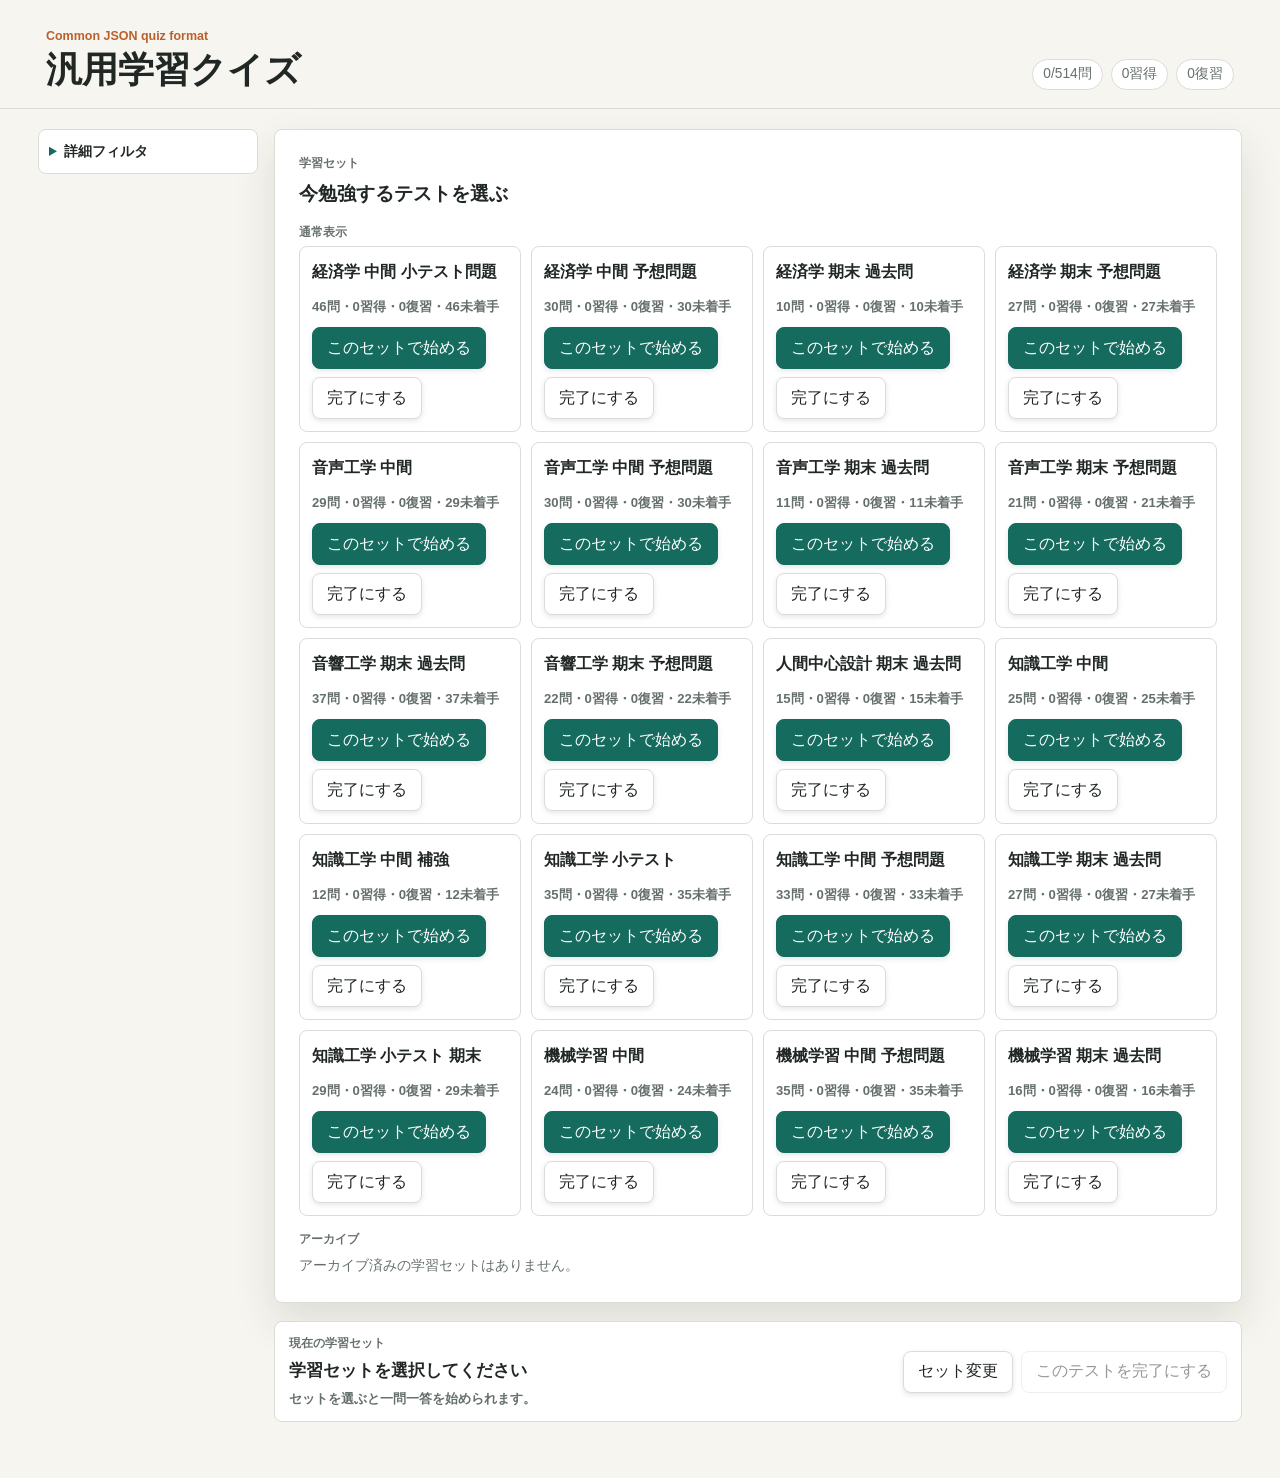
==== commit 060fdd98: "Redirect legacy quiz pages to current site" ====
--- a/keizai-quiz-mobile.html
+++ b/keizai-quiz-mobile.html
@@ -3,6 +3,8 @@
   <head>
     <meta charset="utf-8">
     <meta name="viewport" content="width=device-width, initial-scale=1">
+    <meta http-equiv="refresh" content="0; url=study-quiz-site.html">
+    <script>window.location.replace("study-quiz-site.html");</script>
     <title>経済 小テスト 一問一答</title>
     <style>
 :root {
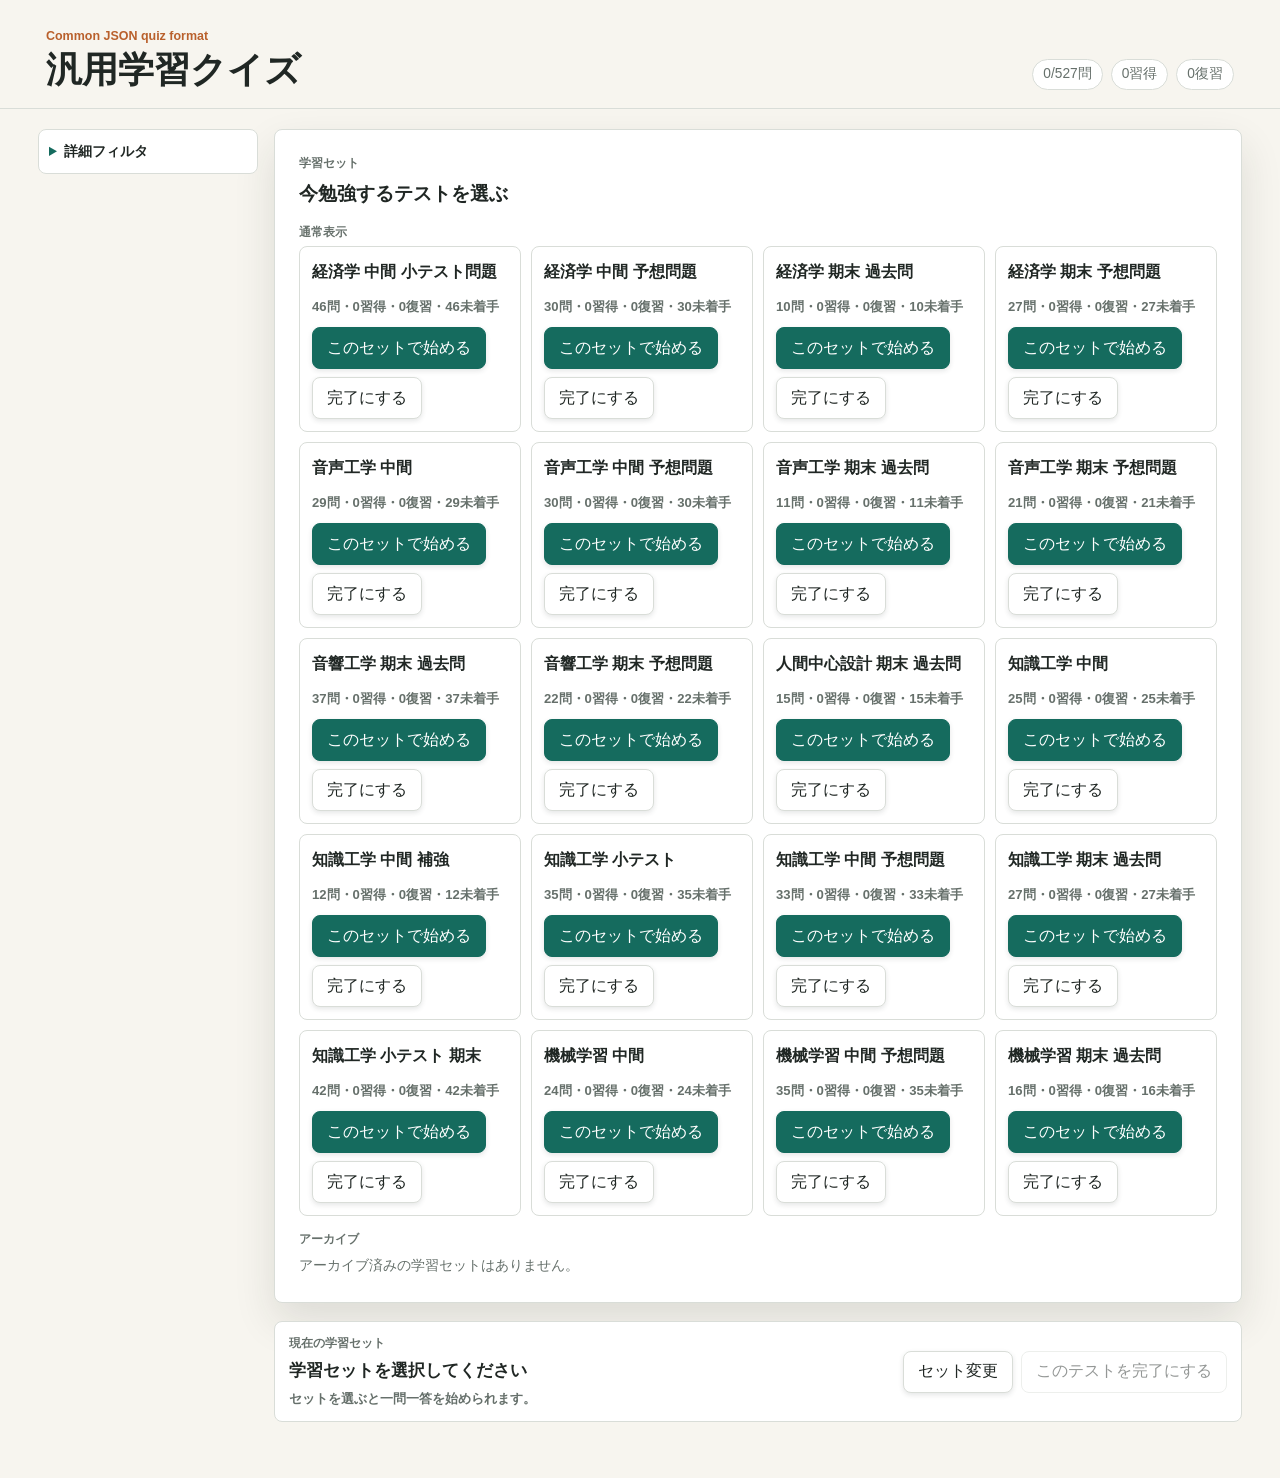
==== commit 566a98dd: "Add knowledge engineering quiz 4 questions" ====
--- a/keizai-quiz-mobile.html
+++ b/keizai-quiz-mobile.html
@@ -3,8 +3,8 @@
   <head>
     <meta charset="utf-8">
     <meta name="viewport" content="width=device-width, initial-scale=1">
-    <meta http-equiv="refresh" content="0; url=study-quiz-site.html">
-    <script>window.location.replace("study-quiz-site.html");</script>
+    <meta http-equiv="refresh" content="0; url=./">
+    <script>window.location.replace("./");</script>
     <title>経済 小テスト 一問一答</title>
     <style>
 :root {
